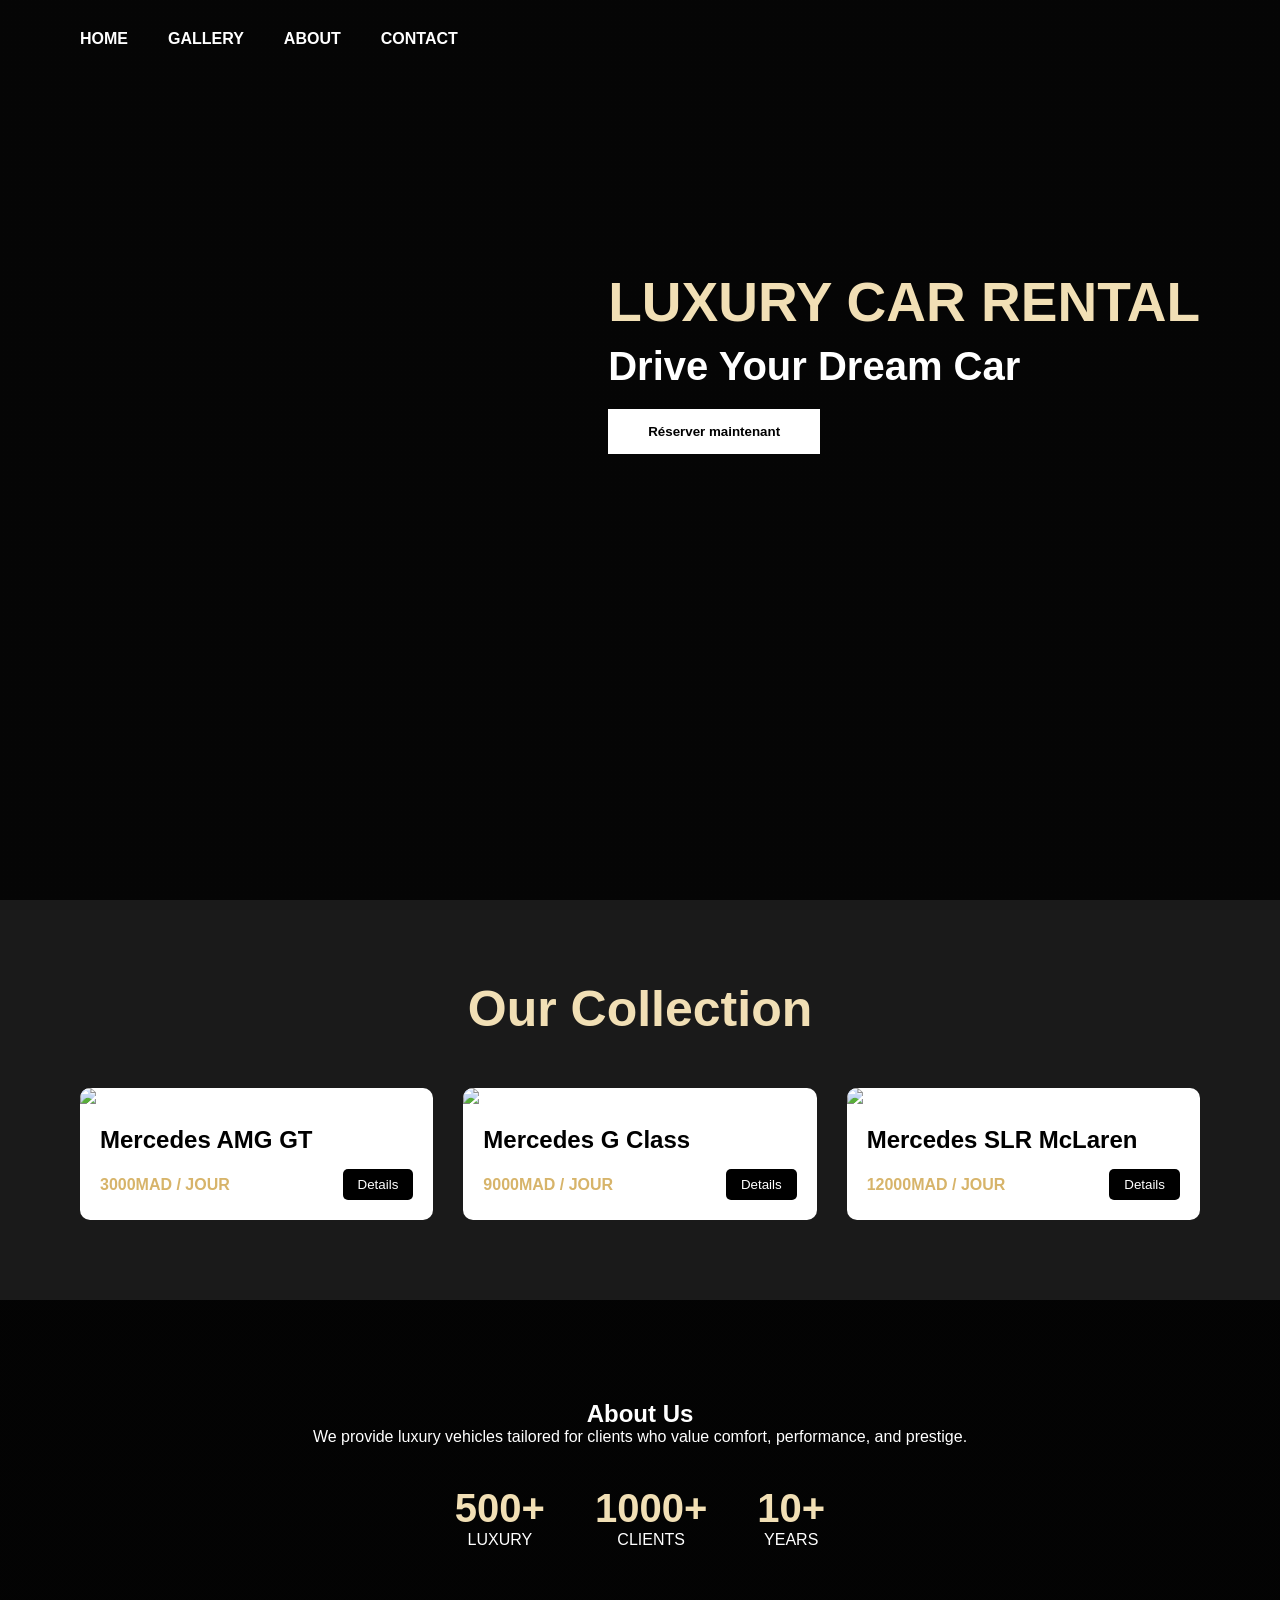
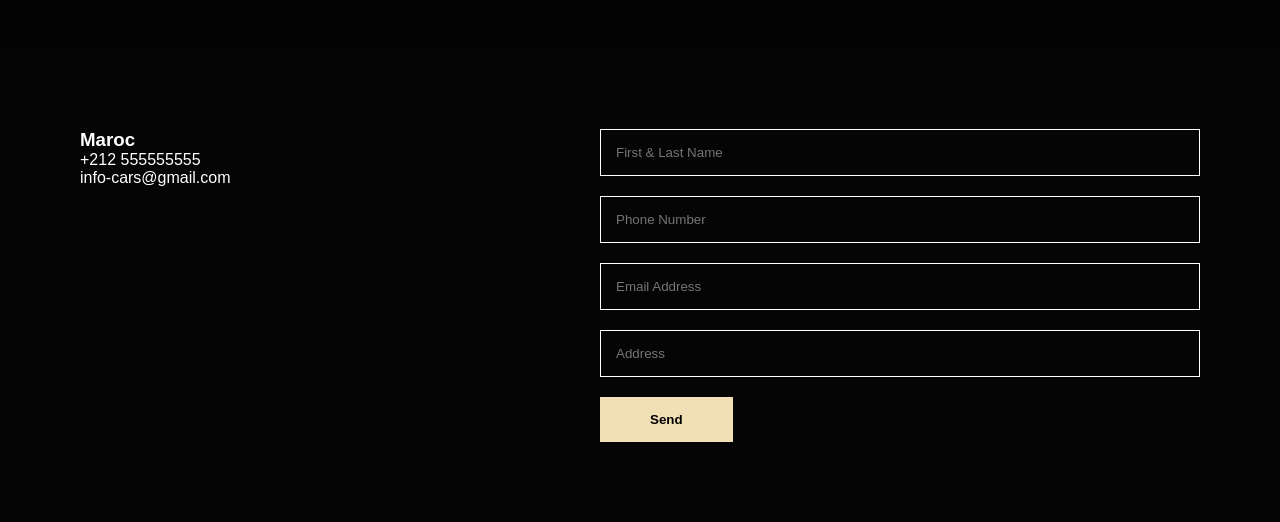
==== index.html @ 69a42216 "Add files via upload" ====
<!DOCTYPE html>
<html lang="fr">
<head>
    <meta charset="UTF-8">
    <meta name="viewport" content="width=device-width, initial-scale=1.0">
    <title>Luxury Car Rental | Official</title>
    <link rel="stylesheet" href="style.css">
</head>
<body>

    <section class="hero" id="top">
        <nav>
            <ul>
                <li><a href="#top">HOME</a></li>
                <li><a href="#cars">GALLERY</a></li>
                <li><a href="#about">ABOUT</a></li>
                <li><a href="#contact">CONTACT</a></li>
            </ul>
        </nav>

        <div class="hero-content">
            <h1>LUXURY CAR RENTAL</h1>
            <h2>Drive Your Dream Car</h2>
            <button onclick="document.getElementById('cars').scrollIntoView({behavior: 'smooth'})">Réserver maintenant</button>
        </div>
    </section>

    <section class="cars-section" id="cars">
        <h2 class="section-title">Our Collection</h2>
        <div class="cars-container" id="car-list">
            <p style="color: #f1dfb5;">Chargement des voitures...</p>
        </div>
    </section>

    <div id="car-modal" class="modal hidden">
        <div class="modal-content">
            <span class="close-modal" onclick="closeModal()">&times;</span>
            <div class="modal-body">
                <img id="modal-img" src="" alt="">
                <div class="modal-info">
                    <h2 id="modal-name"></h2>
                    <div class="modal-specs">
                        <p>Engine: <span id="modal-engine"></span></p>
                        <p>Speed: <span id="modal-speed"></span></p>
                    </div>
                    <button class="book-now-btn">Book This Car</button>
                </div>
            </div>
        </div>
    </div>

    <section class="about-section" id="about">
        <div class="about-content">
            <h2>About Us</h2>
            <p>We provide luxury vehicles tailored for clients who value comfort, performance, and prestige.</p>
            <div class="stats">
                <div><h3>500+</h3><span>LUXURY</span></div>
                <div><h3>1000+</h3><span>CLIENTS</span></div>
                <div><h3>10+</h3><span>YEARS</span></div>
            </div>
        </div>
    </section>

    <section class="contact-section" id="contact">
        <div class="contact-left">
            <h3>Maroc</h3>
            <p>+212 555555555</p>
            <p>info-cars@gmail.com</p>
        </div>

        <form class="contact-form" id="main-form">
            <div class="row">
                <input type="text" placeholder="First & Last Name" required>
                <input type="text" placeholder="Phone Number" required>
            </div>
            <div class="row-center">
                <input type="email" placeholder="Email Address" required>
            </div>
            <div class="row">
                <input type="text" placeholder="Address">
                <button type="submit">Send</button>
            </div>
        </form>
    </section>

    <script src="script.js"></script>
</body>
</html>
---- style.css ----
/* الألوان والأساسيات */
:root {
    --gold: #f1dfb5;
    --dark-gold: #d7b46a;
    --bg-black: #111;
    --card-white: #ffffff;
}

* { margin: 0; padding: 0; box-sizing: border-box; font-family: 'Segoe UI', Tahoma, sans-serif; }

body { background: var(--bg-black); color: white; scroll-behavior: smooth; }

/* Hero Section */
.hero {
    width: 100%; min-height: 100vh;
     background-position: center;
    padding: 30px 80px; position: relative;
   background: linear-gradient(rgba(0,0,0,0.7), rgba(0,0,0,0.7)), url('img.png');
background-repeat: no-repeat;
background-size: cover;
}


nav ul { display: flex; list-style: none; gap: 40px; }
nav ul li a { text-decoration: none; color: white; font-weight: bold; transition: 0.3s; }
nav ul li a:hover { color: var(--gold); }

.hero-content { position: absolute; top: 30%; right: 80px; text-align: left; }
.hero-content h1 { font-size: 55px; color: var(--gold); margin-bottom: 10px; }
.hero-content h2 { font-size: 40px; margin-bottom: 20px; }
.hero-content button { padding: 15px 40px; border: none; background: white; font-weight: bold; cursor: pointer; transition: 0.3s; }
.hero-content button:hover { background: var(--dark-gold); color: white; }

/* Cars Collection Section */
.cars-section { padding: 80px; background: #1a1a1a; }
.section-title { font-size: 50px; color: var(--gold); text-align: center; margin-bottom: 50px; }
.cars-container { display: grid; grid-template-columns: repeat(auto-fit, minmax(300px, 1fr)); gap: 30px; }

.car-card { background: white; border-radius: 10px; overflow: hidden; transition: 0.4s; cursor: pointer; }
.car-card:hover { transform: translateY(-10px); box-shadow: 0 10px 20px rgba(215, 180, 106, 0.3); }
.car-card img { width: 100%; height: 200px; object-fit: cover; }
.car-info { padding: 20px; color: black; }
.car-info h3 { margin-bottom: 15px; font-size: 1.5rem; }
.bottom-info { display: flex; justify-content: space-between; align-items: center; }
.price { font-weight: bold; color: var(--dark-gold); }
.btn-view { background: black; color: white; border: none; padding: 8px 15px; border-radius: 5px; }

/* Modal (Frame 2 logic) */
.modal { position: fixed; top: 0; left: 0; width: 100%; height: 100%; background: rgba(0,0,0,0.9); display: flex; align-items: center; justify-content: center; z-index: 1000; }
.modal.hidden { display: none; }
.modal-content { background: #222; padding: 30px; border-radius: 15px; width: 80%; max-width: 800px; position: relative; }
.close-modal { position: absolute; right: 20px; top: 10px; font-size: 30px; cursor: pointer; }
.modal-body { display: flex; gap: 30px; flex-wrap: wrap; }
.modal-body img { width: 100%; max-width: 400px; border-radius: 10px; }
.book-now-btn { background: var(--dark-gold); color: white; border: none; padding: 15px 30px; margin-top: 20px; cursor: pointer; width: 100%; }

/* About & Contact (كما في كودك الأصلي مع تحسين بسيط) */
.about-section { padding: 100px 80px; text-align: center; background: linear-gradient(rgba(0,0,0,0.8), rgba(0,0,0,0.8)), url('https://images.unsplash.com/photo-1492144534655-ae79c964c9d7?auto=format&fit=crop&w=1200'); background-size: cover; }
.stats { display: flex; justify-content: center; gap: 50px; margin-top: 40px; }
.stats h3 { color: var(--gold); font-size: 40px; }

.contact-section { padding: 80px; display: flex; justify-content: space-between; gap: 40px; flex-wrap: wrap; background: #050505; }
.contact-form { width: 100%; max-width: 600px; }
.contact-form input { width: 100%; padding: 15px; margin-bottom: 20px; background: transparent; border: 1px solid white; color: white; }
.contact-form button { padding: 15px 50px; background: var(--gold); border: none; font-weight: bold; cursor: pointer; }

.book-now-btn:active {
    transform: scale(0.95);
    background-color: #d7b46a;
}

.book-now-btn:disabled {
    cursor: not-allowed;
    opacity: 0.8;
}
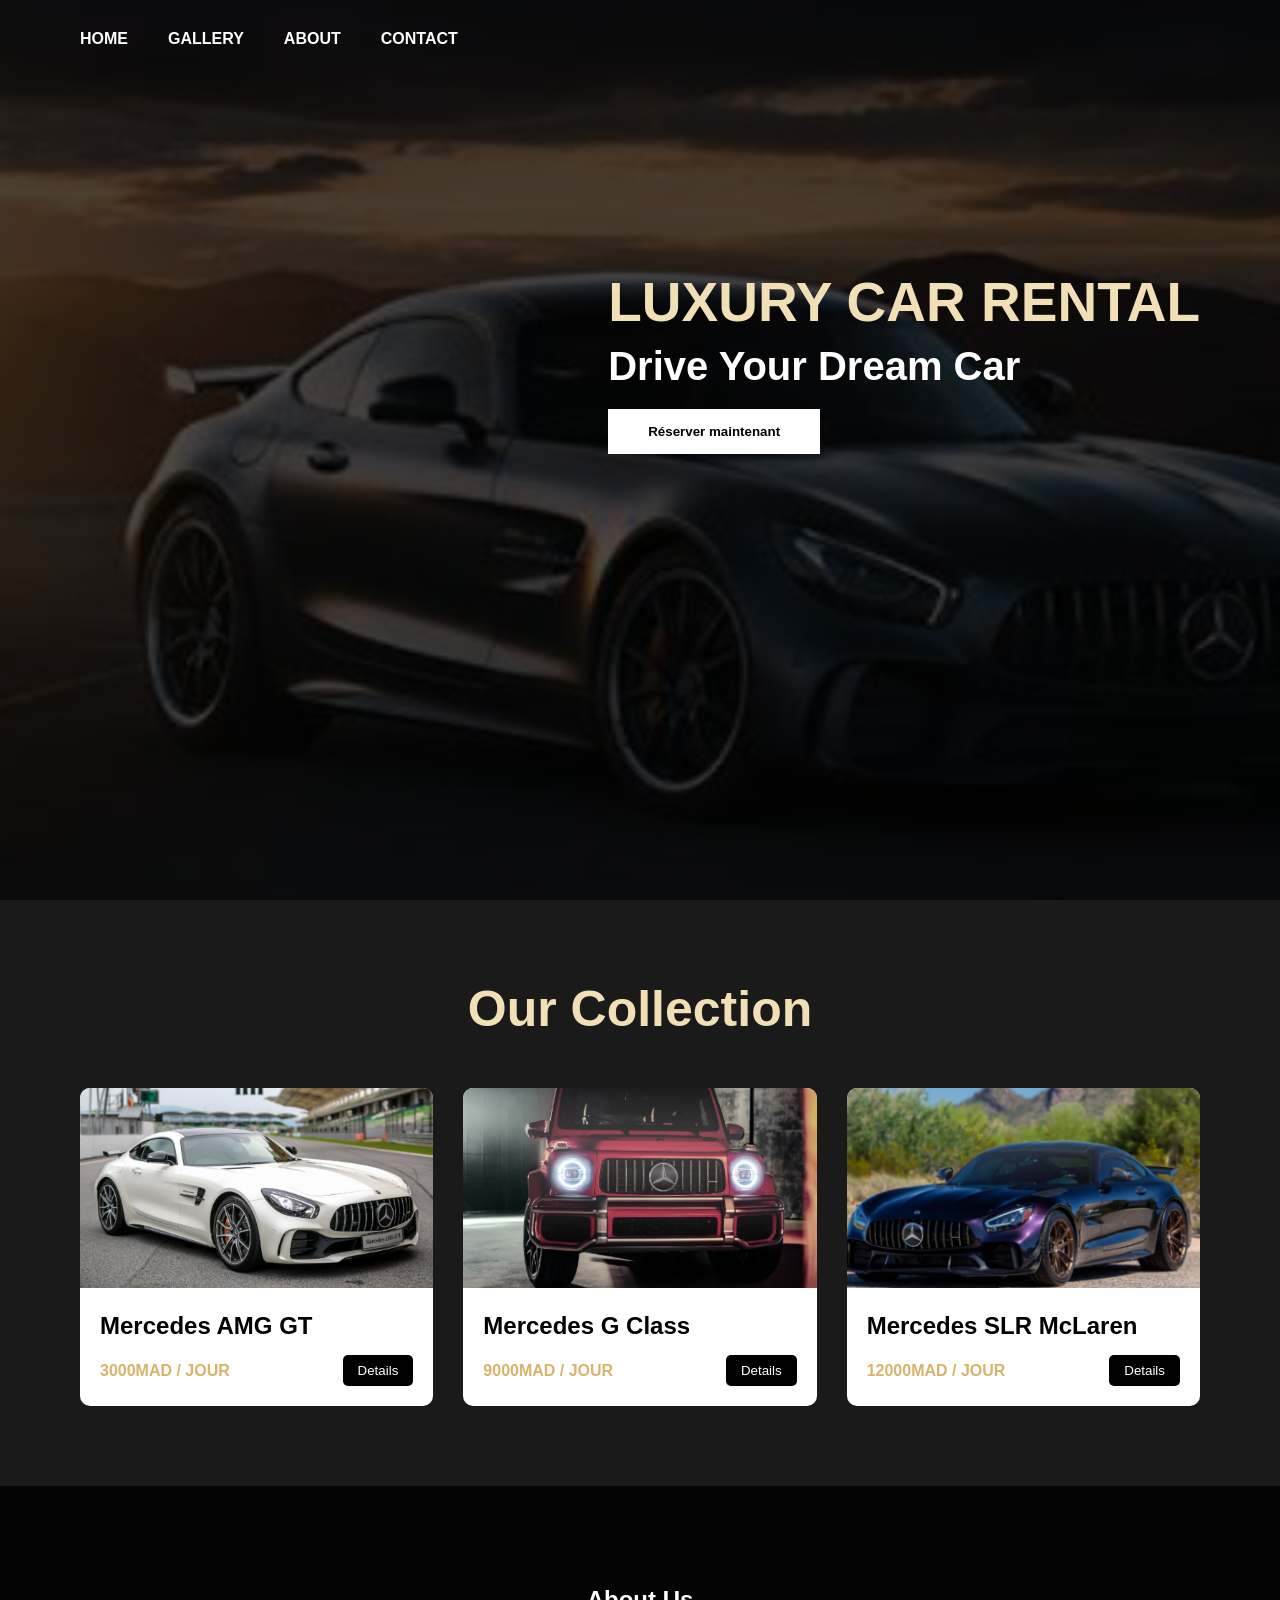
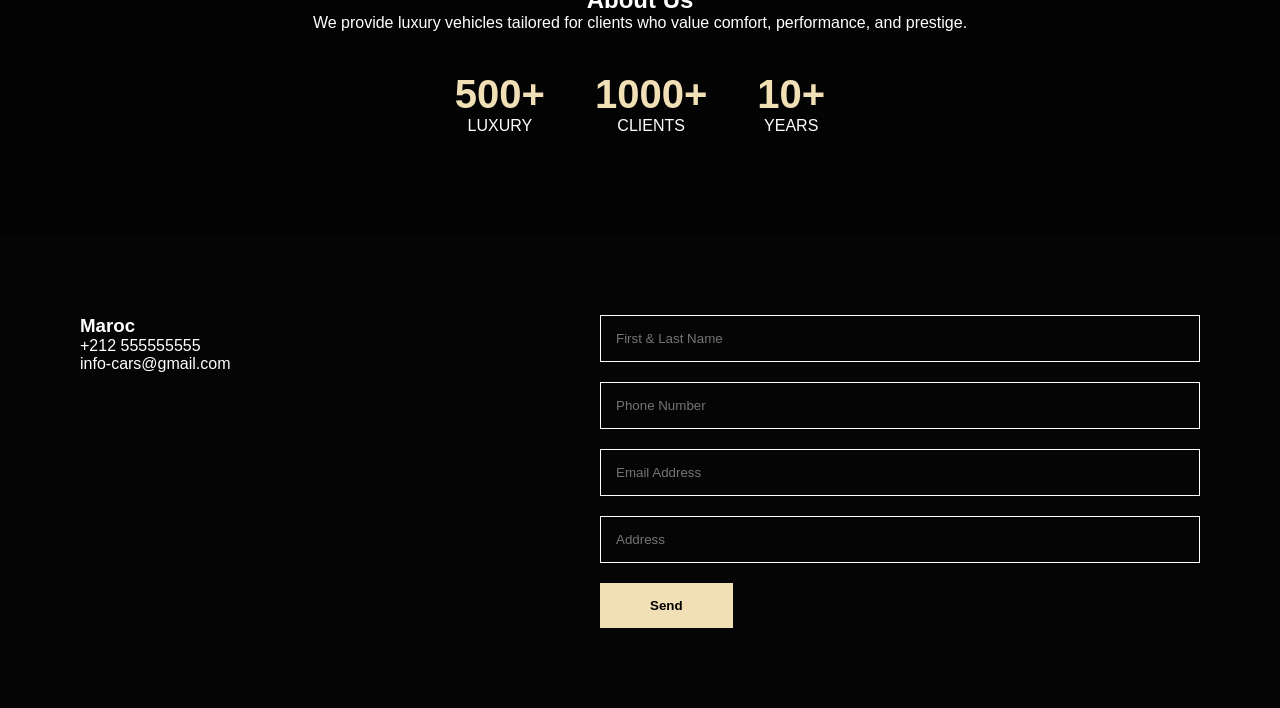
==== commit 8a0d6ded: "Add files via upload" ====
--- a/index.html
+++ b/index.html
@@ -21,7 +21,13 @@
         <div class="hero-content">
             <h1>LUXURY CAR RENTAL</h1>
             <h2>Drive Your Dream Car</h2>
-            <button onclick="document.getElementById('cars').scrollIntoView({behavior: 'smooth'})">Réserver maintenant</button>
+            <a href="details.html">
+        <button>
+            Réserver maintenant
+        </button>
+    </a>
+
+</div>
         </div>
     </section>
 
